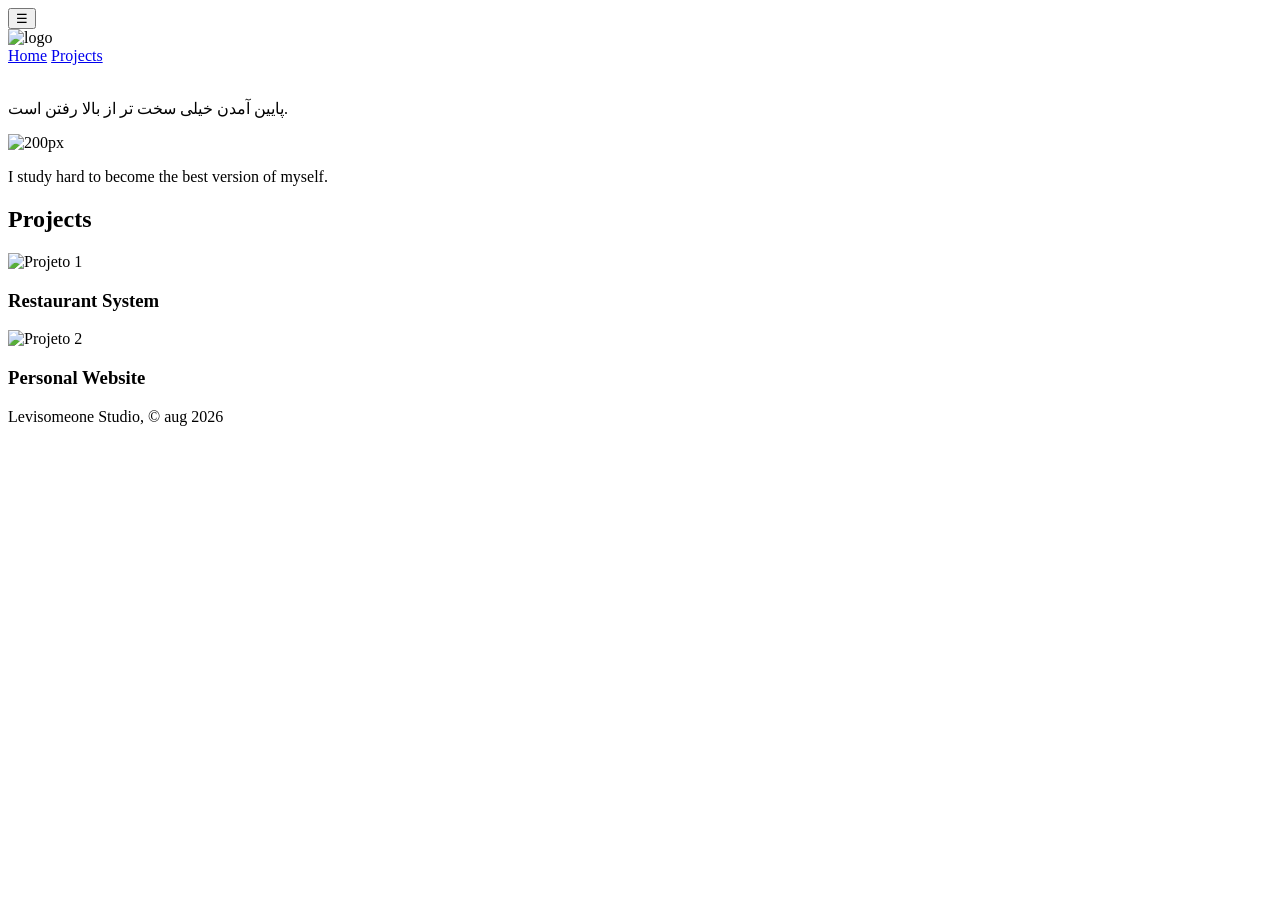
==== levisomeone/index.html @ ded0d9c4 "Rename levisomeone/product/index.html to levisomeone/index.html" ====
<!DOCTYPE html>
<html lang="pt-br">
<head>
    <meta charset="utf-8">
    <meta http-equiv="X-UA-Compatible" content="IE=edge">
    <meta name="viewport" content="width=device-width, initial-scale=1.0">
    <meta name="theme-color" content>
    <link rel="icon" type="image/png" href="#">
    <link rel="stylesheet" href="../style/estilo.css">
    <link rel="stylesheet" href="../style/projetos.css">
    <link rel="preconnect" href="https://fonts.googleapis.com">
    <link rel="preconnect" href="https://fonts.gstatic.com" crossorigin>
    <link href="https://fonts.googleapis.com/css2?family=Source+Serif+4:ital,opsz,wght@0,8..60,200..900;1,8..60,200..900&display=swap" rel="stylesheet">
    
    <title>Levisomeone.studio</title>
</head>
<body>
    <header class="header-top">
        <button id="menu-btn">☰</button>
        <div class="img-logo">
            <img src="../cdn/logo.png" alt="logo">
        </div>
    </header>
    <main>
        <nav id="sidebar">
            <a href="../product/site.html">Home</a>
            <a href="#">Projects</a>
        </nav>
    <br>


    <p class="phade">پایین آمدن خیلی سخت تر از بالا رفتن است.</p>
    <div class="img-container">
        <img src="../cdn/climber.jpg" alt="200px">
    </div>
    <p class="climber-text">I study hard to become the best version of myself.</p>
    </main>

    <section class="projects">

        <h2>Projects</h2>

        <div class="projects-grid">

            <article class="project-card">

                <div class="project-image">
                    <img id="project-img" src="../cdn/project1-1.png" alt="Projeto 1">
                </div>

                <div class="project-info">
                    <h3>Restaurant System</h3>
                    
                </div>

            </article>

            <article class="project-card">

                <div class="project-image">
                    <img src="../cdn/climber.jpg" alt="Projeto 2">
                </div>

                <div class="project-info">
                    <h3>Personal Website</h3>
                    
                </div>

            </article>

        </div>

    </section>


    <footer  class="footer">
        <p class="footer-text">Levisomeone Studio, ©  aug 2026</p>
    </footer>

    <script src="../scripts/script.js"></script>
</body>
    
</html>
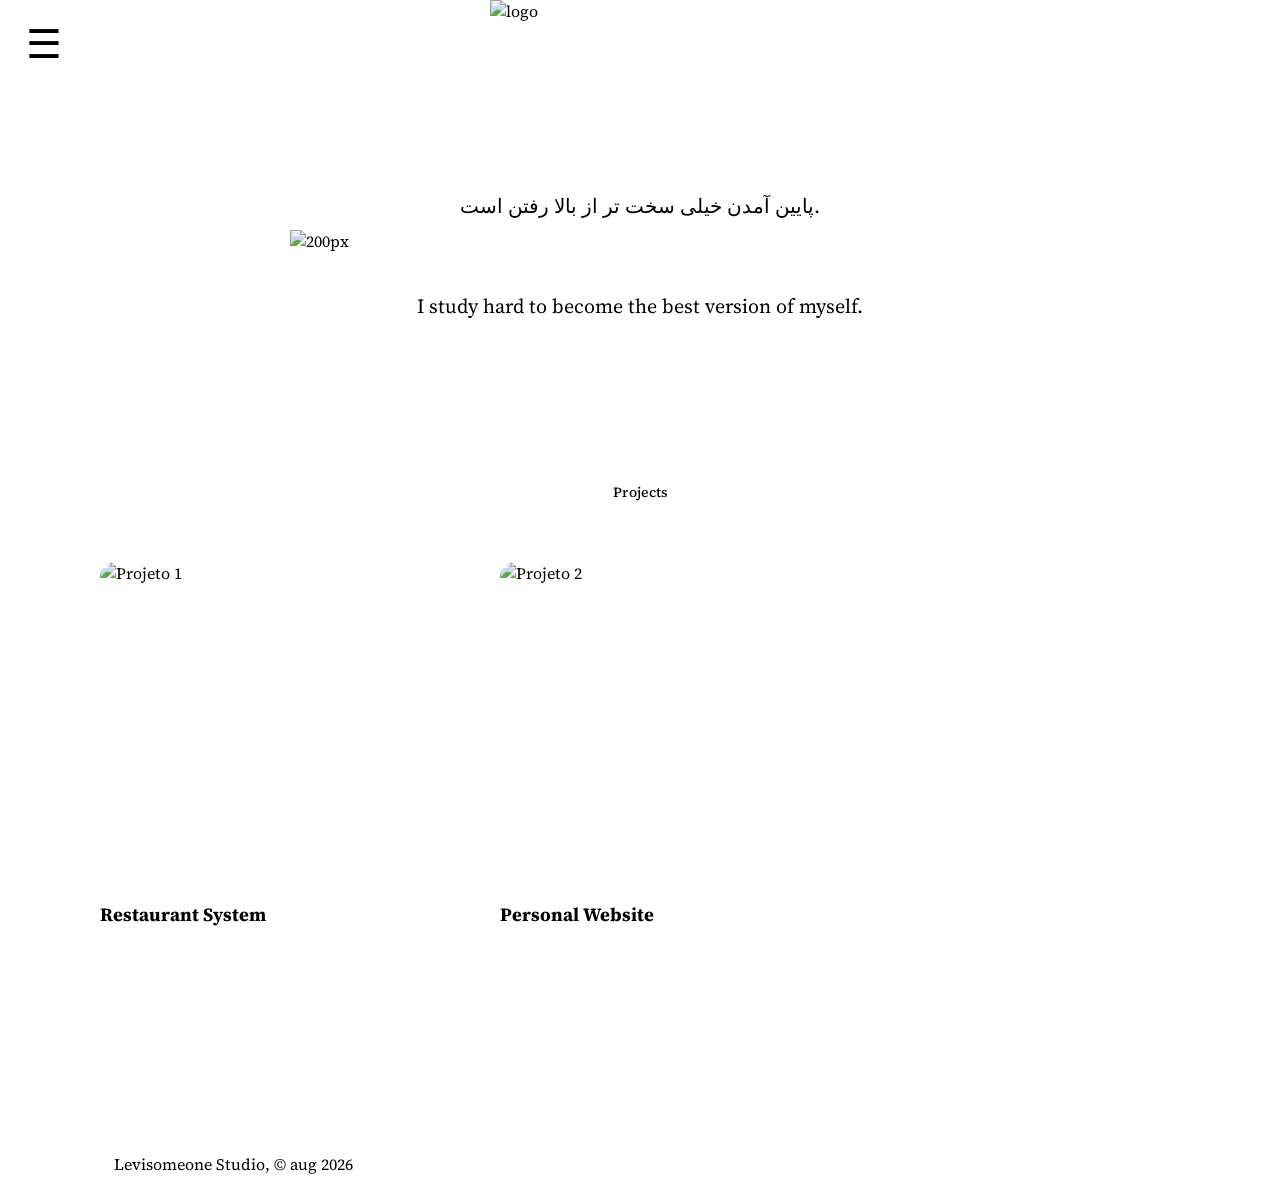
==== commit 9e46eeed: "Update index.html" ====
--- a/levisomeone/index.html
+++ b/levisomeone/index.html
@@ -6,8 +6,8 @@
     <meta name="viewport" content="width=device-width, initial-scale=1.0">
     <meta name="theme-color" content>
     <link rel="icon" type="image/png" href="#">
-    <link rel="stylesheet" href="../style/estilo.css">
-    <link rel="stylesheet" href="../style/projetos.css">
+    <link rel="stylesheet" href="style/estilo.css">
+    <link rel="stylesheet" href="style/projetos.css">
     <link rel="preconnect" href="https://fonts.googleapis.com">
     <link rel="preconnect" href="https://fonts.gstatic.com" crossorigin>
     <link href="https://fonts.googleapis.com/css2?family=Source+Serif+4:ital,opsz,wght@0,8..60,200..900;1,8..60,200..900&display=swap" rel="stylesheet">
@@ -77,7 +77,7 @@
         <p class="footer-text">Levisomeone Studio, ©  aug 2026</p>
     </footer>
 
-    <script src="../scripts/script.js"></script>
+    <script src="scripts/script.js"></script>
 </body>
     
 </html>
--- a/levisomeone/style/estilo.css
+++ b/levisomeone/style/estilo.css
@@ -0,0 +1,114 @@
+html, body {
+    height: 100%;
+    margin: 0;
+}
+
+body {
+    font-family: "Source Serif 4", serif;
+
+    min-height: 100vh;
+    display: flex;
+    flex-direction: column;
+}
+
+main {
+    flex: 1;
+}
+
+p{
+    color: black;
+    font-size: 20px;
+    text-align: center;
+    margin-bottom: -30px;
+}
+
+.img-container{
+    display: flex;
+    justify-content: center;
+    margin: 40px 0;
+}
+
+.img-container img {
+    width: 80%;
+    max-width: 700px;
+    height: auto;
+}
+
+.img-logo {
+    display: flex;
+    justify-content: center;
+    align-items: center;
+} 
+
+.img-logo img{
+    width: 300px;
+    height: 150px;
+    object-fit: cover;
+    position: relative;
+}
+
+#menu-btn {
+    color: black;
+    font-size: 40px;
+    background: transparent;
+    border: none;
+    cursor: pointer;
+
+    z-index: 9999;
+    position: fixed;
+    top: 20px;
+    left: 20px;
+}
+
+#sidebar {
+    position: fixed;
+    top: 0;
+    left: -250px;
+    width: 250px;
+    height: 100vh;
+    z-index: 1000;
+
+    background-color: white;
+    border-right: none;
+
+    transition: left 0.3s ease;
+    padding-top: 100px;
+}
+
+#sidebar a {
+    display: block;
+    color: black;
+    text-decoration: none;
+    padding: 15px 25px;
+    font-size: 18px;
+}
+
+#sidebar a:hover {
+    background-color: #f0f0f0;
+}
+
+#sidebar.open {
+    left: 0;
+    border-right: 1px solid black;
+}
+
+.footer {
+    background-color: white;
+    width: 100%;
+    min-height: 60px;
+    display: flex;
+    align-items: flex-end;
+    padding: 20px 5%;
+}
+
+.footer-text {
+    margin-left: 50px;
+    margin-bottom: 0;
+
+    color: black;
+    font-size: 16px;
+}
+
+.phade p {
+    width: -100px;
+}
--- a/levisomeone/style/projetos.css
+++ b/levisomeone/style/projetos.css
@@ -0,0 +1,81 @@
+.projects {
+    margin-top: 180px;
+    margin-bottom: 150px;
+}
+
+.projects h2 {
+    text-align: center;
+    margin-bottom: 60px;
+    font-size: 14px;
+    font-weight: 500;
+}
+
+.projects-grid {
+    display: flex;
+    justify-content: flex-start;
+    gap: 50px;
+    margin-left: 100px;
+}
+
+.project-card {
+    width: 350px;
+}
+
+.project-image {
+    width: 300px;
+    height: 350px;
+    overflow: hidden;
+    border-radius: 20px;
+}
+
+.project-image img {
+    width: 100%;
+    height: 100%;
+    object-fit: cover;
+    display: block;
+    opacity: 1;
+    transition: opacity 0.4s ease, transform 0.4s ease;
+}
+
+
+.project-image:hover img {
+    transform: scale(1.05);
+}
+
+.project-card h3 {
+    margin-top: 20px;
+}
+
+.project-card p {
+    font-size: 14px;
+}
+
+.project-image {
+    width: 290px;
+    height: 320px;
+    overflow: hidden;
+    border-radius: 15px;
+
+}
+
+.project-image img {
+    width: 100%;
+    height: 100%;
+    object-fit: cover;
+    display: block;
+
+    transition: transform 0.4s ease;
+}
+
+.project-image:hover img {
+    transform: scale(1.05);
+}
+
+.project-card:hover .project-image img {
+    transform: scale(1.05);
+}
+
+.project-image img.fade {
+    opacity: 0;
+}
+
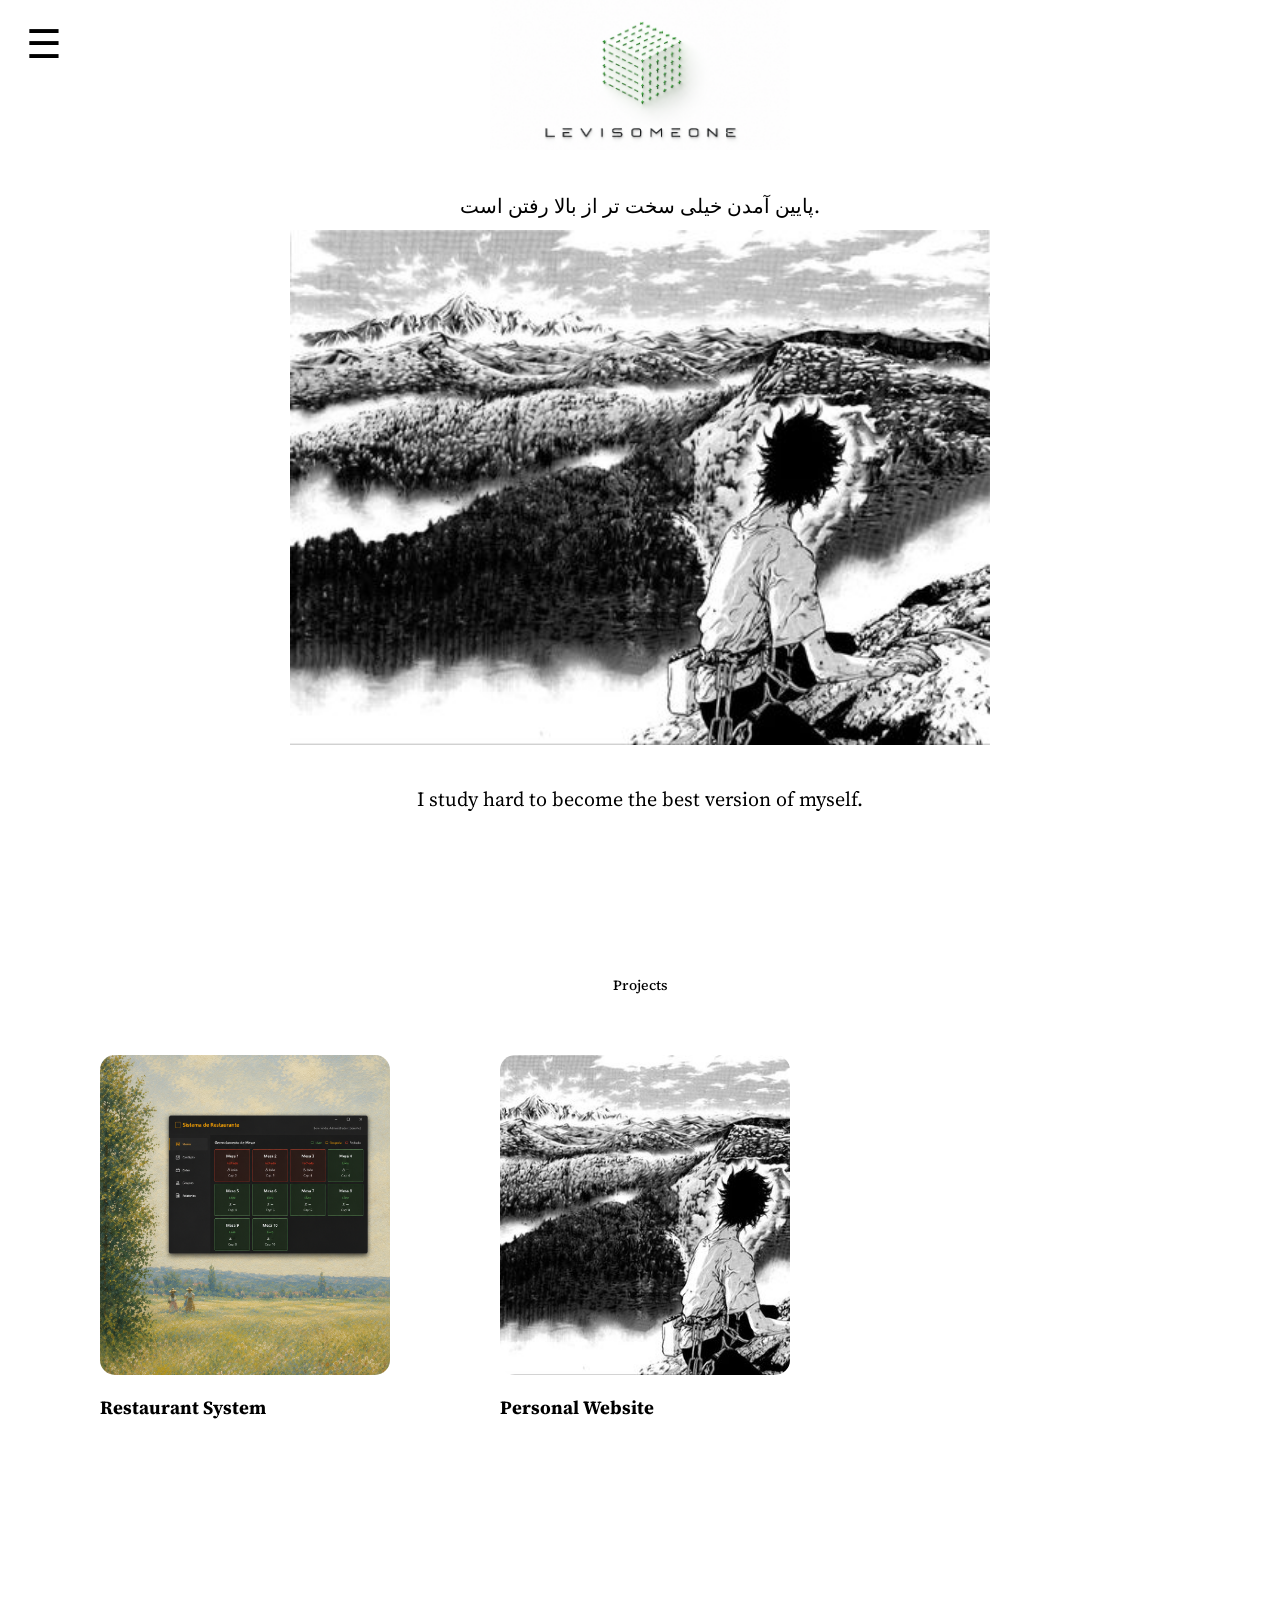
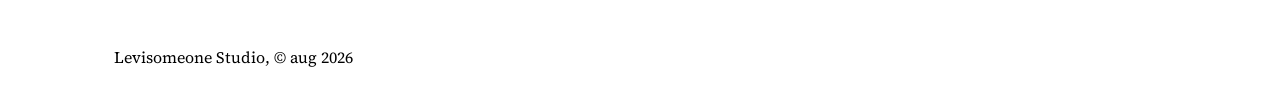
==== commit 087bd6e9: "Update index.html" ====
--- a/levisomeone/index.html
+++ b/levisomeone/index.html
@@ -18,12 +18,12 @@
     <header class="header-top">
         <button id="menu-btn">☰</button>
         <div class="img-logo">
-            <img src="../cdn/logo.png" alt="logo">
+            <img src="cdn/logo.png" alt="logo">
         </div>
     </header>
     <main>
         <nav id="sidebar">
-            <a href="../product/site.html">Home</a>
+            <a href="site.html">Home</a>
             <a href="#">Projects</a>
         </nav>
     <br>
@@ -31,7 +31,7 @@
 
     <p class="phade">پایین آمدن خیلی سخت تر از بالا رفتن است.</p>
     <div class="img-container">
-        <img src="../cdn/climber.jpg" alt="200px">
+        <img src="cdn/climber.jpg" alt="200px">
     </div>
     <p class="climber-text">I study hard to become the best version of myself.</p>
     </main>
@@ -45,7 +45,7 @@
             <article class="project-card">
 
                 <div class="project-image">
-                    <img id="project-img" src="../cdn/project1-1.png" alt="Projeto 1">
+                    <img id="project-img" src="cdn/project1-1.png" alt="Projeto 1">
                 </div>
 
                 <div class="project-info">
@@ -58,7 +58,7 @@
             <article class="project-card">
 
                 <div class="project-image">
-                    <img src="../cdn/climber.jpg" alt="Projeto 2">
+                    <img src="cdn/climber.jpg" alt="Projeto 2">
                 </div>
 
                 <div class="project-info">
